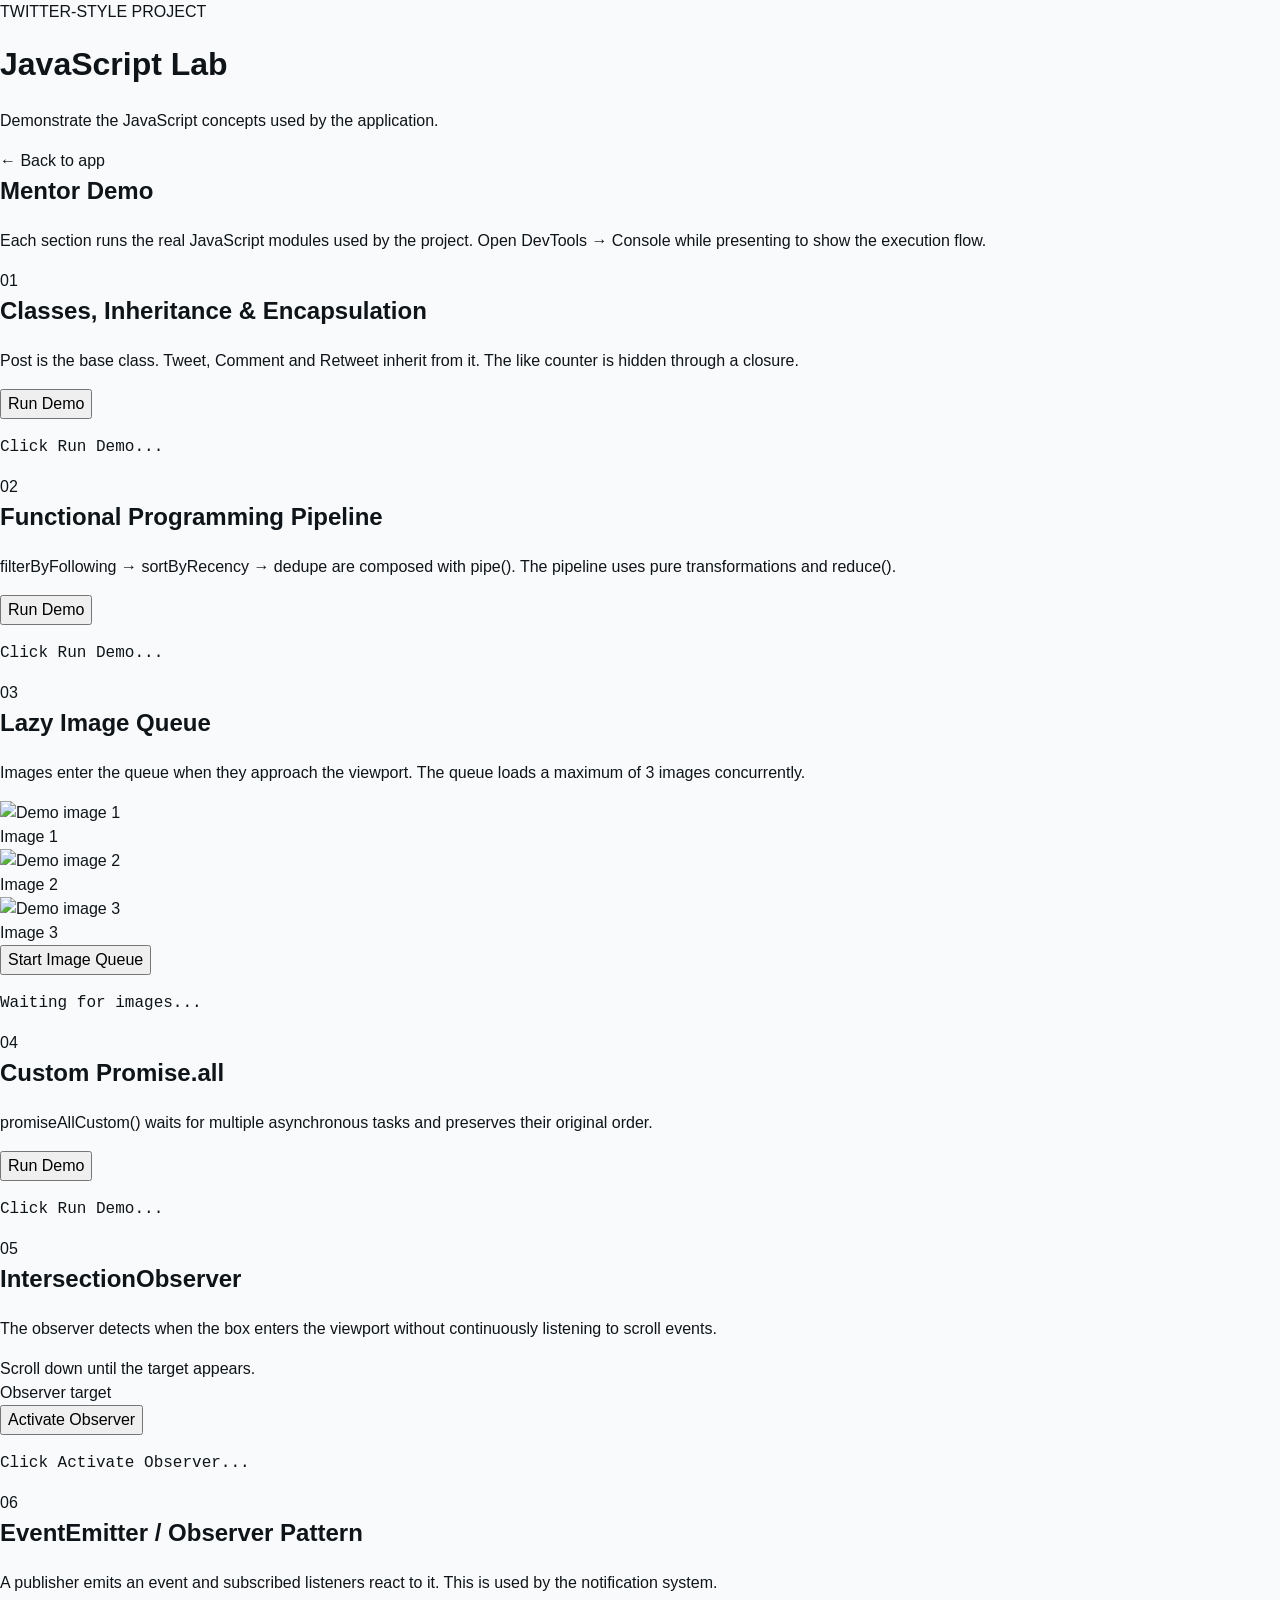
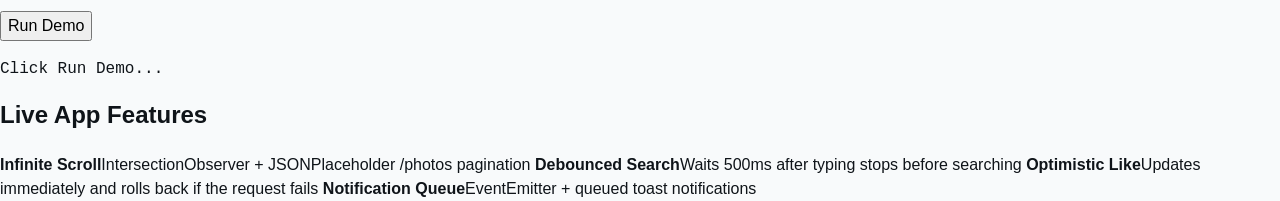
==== javascript-demo.html @ 49e5edd1 "Add files via upload" ====
<!DOCTYPE html>
<html lang="en">
<head>
<meta charset="UTF-8">
<meta name="viewport" content="width=device-width, initial-scale=1.0">
<title>JavaScript Lab | Twitter Tweet Detail</title>
<link rel="stylesheet" href="css/base.css">
<link rel="stylesheet" href="css/javascript-demo.css">
</head>
<body>
<header class="demo-header">
  <div>
    <p class="eyebrow">TWITTER-STYLE PROJECT</p>
    <h1>JavaScript Lab</h1>
    <p class="subtitle">Demonstrate the JavaScript concepts used by the application.</p>
  </div>
  <a class="back-to-app" href="index.html">← Back to app</a>
</header>

<main class="demo-container">
  <section class="intro-card">
    <h2>Mentor Demo</h2>
    <p>Each section runs the real JavaScript modules used by the project. Open DevTools → Console while presenting to show the execution flow.</p>
  </section>

  <section class="demo-grid">
    <article class="demo-card">
      <div class="demo-number">01</div>
      <h2>Classes, Inheritance &amp; Encapsulation</h2>
      <p>Post is the base class. Tweet, Comment and Retweet inherit from it. The like counter is hidden through a closure.</p>
      <button type="button" id="run-oop">Run Demo</button>
      <pre id="oop-output" class="demo-output">Click Run Demo...</pre>
    </article>

    <article class="demo-card">
      <div class="demo-number">02</div>
      <h2>Functional Programming Pipeline</h2>
      <p>filterByFollowing → sortByRecency → dedupe are composed with pipe(). The pipeline uses pure transformations and reduce().</p>
      <button type="button" id="run-pipeline">Run Demo</button>
      <pre id="pipeline-output" class="demo-output">Click Run Demo...</pre>
    </article>

    <article class="demo-card">
      <div class="demo-number">03</div>
      <h2>Lazy Image Queue</h2>
      <p>Images enter the queue when they approach the viewport. The queue loads a maximum of 3 images concurrently.</p>
      <div id="image-demo-list" class="image-demo-list">
        <div class="demo-image-card"><img class="lazy-image demo-lazy-image" data-src="https://picsum.photos/seed/js1/600/350" alt="Demo image 1"><span>Image 1</span></div>
        <div class="demo-image-card"><img class="lazy-image demo-lazy-image" data-src="https://picsum.photos/seed/js2/600/350" alt="Demo image 2"><span>Image 2</span></div>
        <div class="demo-image-card"><img class="lazy-image demo-lazy-image" data-src="https://picsum.photos/seed/js3/600/350" alt="Demo image 3"><span>Image 3</span></div>
      </div>
      <button type="button" id="run-image-queue">Start Image Queue</button>
      <pre id="image-output" class="demo-output">Waiting for images...</pre>
    </article>

    <article class="demo-card">
      <div class="demo-number">04</div>
      <h2>Custom Promise.all</h2>
      <p>promiseAllCustom() waits for multiple asynchronous tasks and preserves their original order.</p>
      <button type="button" id="run-promise">Run Demo</button>
      <pre id="promise-output" class="demo-output">Click Run Demo...</pre>
    </article>

    <article class="demo-card">
      <div class="demo-number">05</div>
      <h2>IntersectionObserver</h2>
      <p>The observer detects when the box enters the viewport without continuously listening to scroll events.</p>
      <div id="observer-spacer" class="observer-spacer">Scroll down until the target appears.</div>
      <div id="observer-target" class="observer-target">Observer target</div>
      <button type="button" id="run-observer">Activate Observer</button>
      <pre id="observer-output" class="demo-output">Click Activate Observer...</pre>
    </article>

    <article class="demo-card">
      <div class="demo-number">06</div>
      <h2>EventEmitter / Observer Pattern</h2>
      <p>A publisher emits an event and subscribed listeners react to it. This is used by the notification system.</p>
      <button type="button" id="run-events">Run Demo</button>
      <pre id="event-output" class="demo-output">Click Run Demo...</pre>
    </article>
  </section>

  <section class="app-features-card">
    <h2>Live App Features</h2>
    <div class="feature-list">
      <a href="index.html#feed-title"><strong>Infinite Scroll</strong><span>IntersectionObserver + JSONPlaceholder /photos pagination</span></a>
      <a href="index.html#search-input"><strong>Debounced Search</strong><span>Waits 500ms after typing stops before searching</span></a>
      <a href="index.html#like-count"><strong>Optimistic Like</strong><span>Updates immediately and rolls back if the request fails</span></a>
      <a href="index.html#notification-region"><strong>Notification Queue</strong><span>EventEmitter + queued toast notifications</span></a>
    </div>
  </section>
</main>

<script type="module" src="javascript/demos/javascript-demo.js"></script>
</body>
</html>
---- css/base.css ----
/* ========================================
   Global Base Styles
   ======================================== */

*,
*::before,
*::after {
    box-sizing: border-box;
}


/* ========================================
   Root Document
   ======================================== */

html {
    font-size: 16px;
    scroll-behavior: smooth;
}


/* ========================================
   Body Defaults
   ======================================== */

body {
    margin: 0;
    min-width: 320px;

    font-family:
        -apple-system,
        BlinkMacSystemFont,
        "Segoe UI",
        Roboto,
        Helvetica,
        Arial,
        sans-serif;

    line-height: 1.5;

    background: #f8fafb;
    color: #0f1419;

    -webkit-font-smoothing: antialiased;
    text-rendering: optimizeLegibility;
}


/* ========================================
   Typography
   ======================================== */

h1,
h2,
h3,
h4,
p {
    margin-top: 0;
}


/* ========================================
   Links
   ======================================== */

a {
    color: inherit;
    text-decoration: none;
}


/* ========================================
   Buttons and Form Controls
   ======================================== */

button,
input,
textarea {
    font: inherit;
}

button {
    cursor: pointer;
}

button:disabled {
    cursor: not-allowed;
}


/* ========================================
   Focus Accessibility
   ======================================== */

:focus-visible {
    outline: 2px solid #1d9bf0;
    outline-offset: 3px;
}


/* ========================================
   Images
   ======================================== */

img {
    display: block;
    max-width: 100%;
}


/* ========================================
   Shared Utilities
   ======================================== */

.sr-only {
    position: absolute;
    width: 1px;
    height: 1px;
    padding: 0;
    margin: -1px;
    overflow: hidden;
    clip: rect(0, 0, 0, 0);
    white-space: nowrap;
    border: 0;
}


[hidden] {
    display: none !important;
}


/* ========================================
   Prevent Content Overflow
   ======================================== */

p,
span,
strong,
a,
button,
input,
textarea {
    overflow-wrap: anywhere;
}

input,
textarea {
    min-width: 0;
}


/* ========================================
   Touch / Interaction
   ======================================== */

a,
button,
input,
textarea {
    -webkit-tap-highlight-color: transparent;
}


/* ========================================
   Selection
   ======================================== */

::selection {
    background: #cfe9fb;
    color: #0f1419;
}
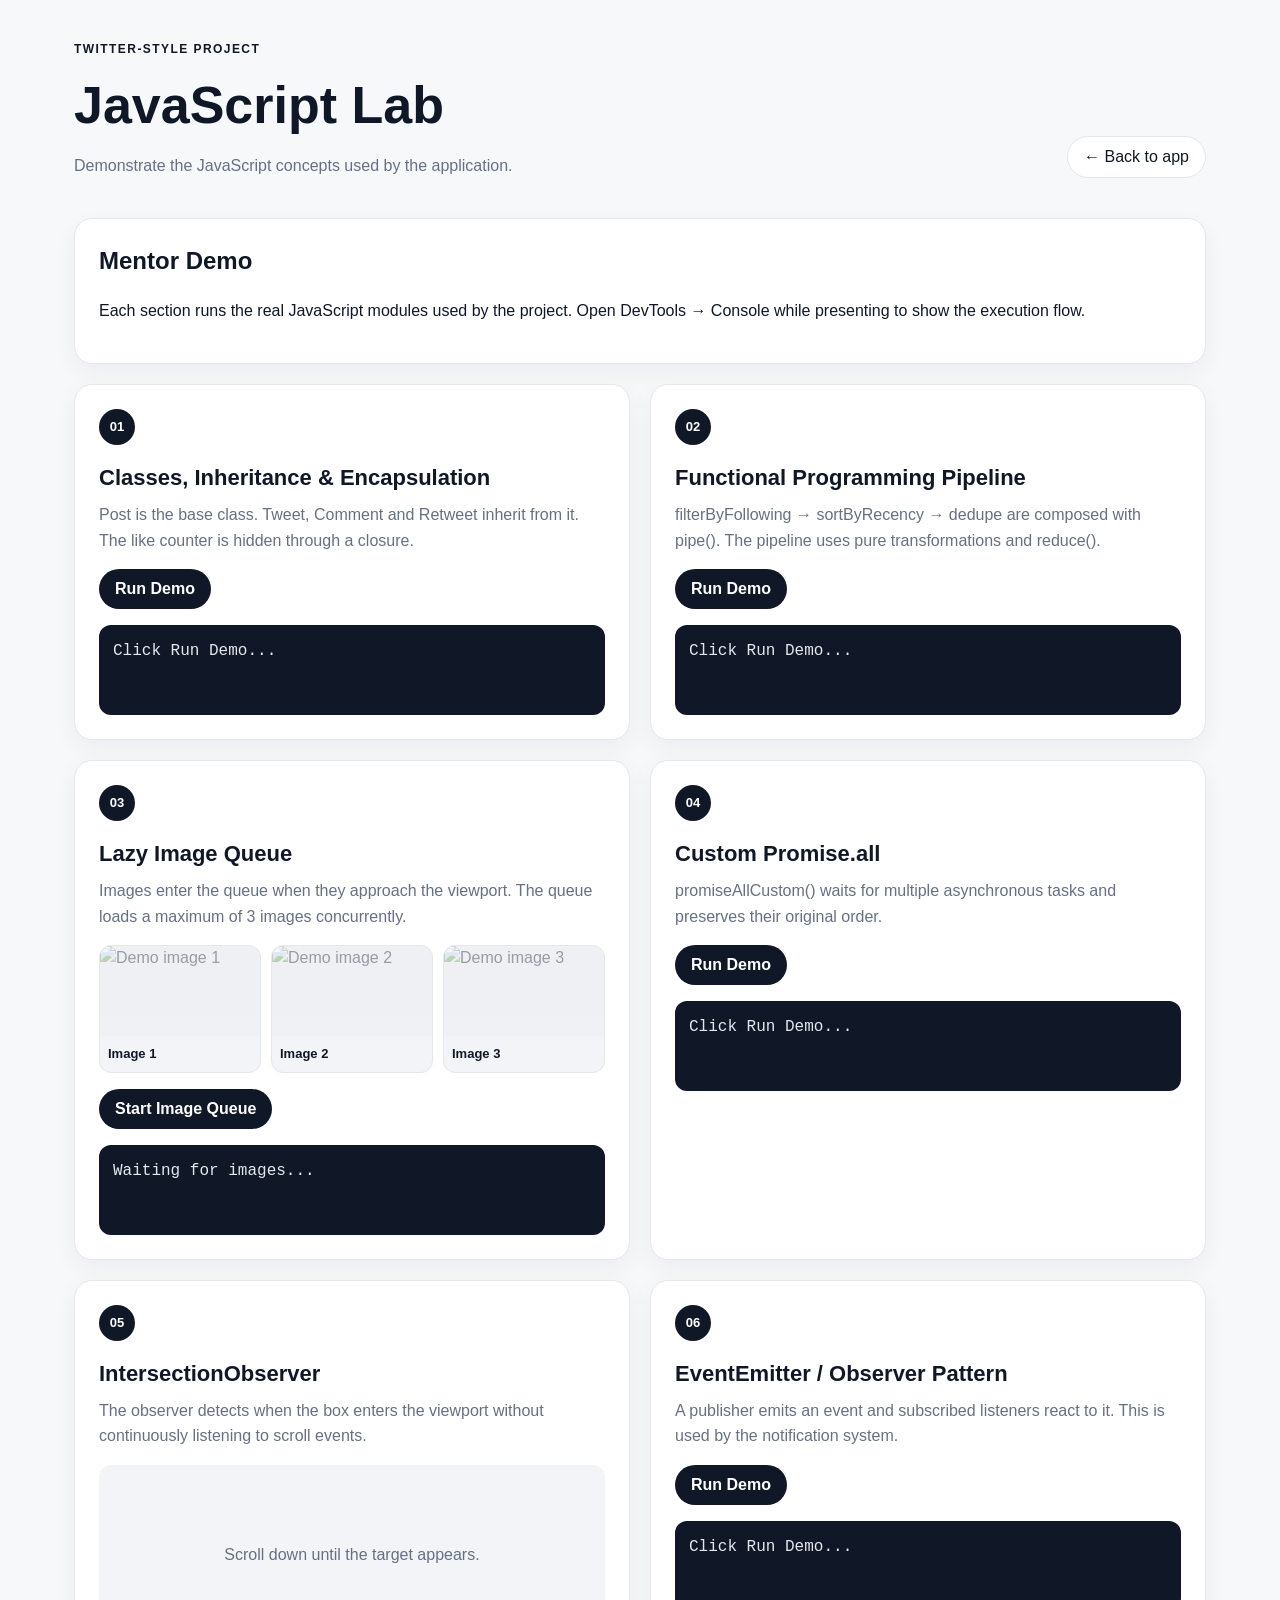
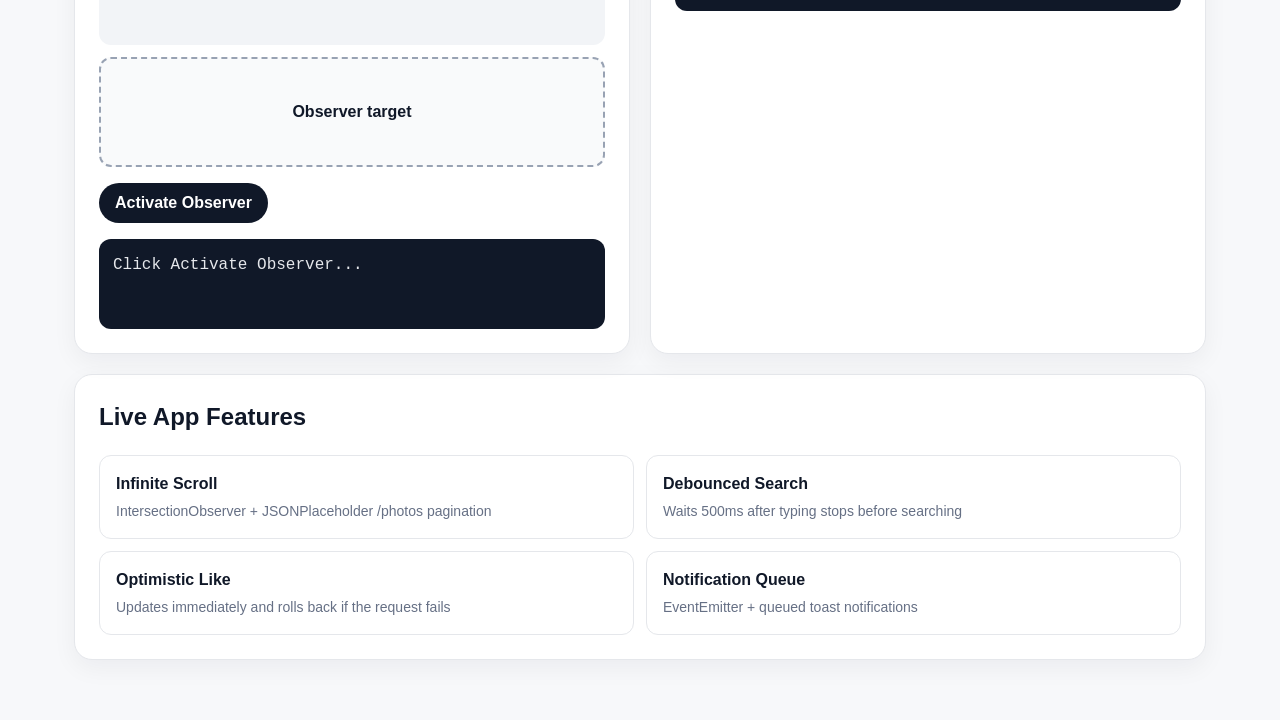
==== commit ad3bf734: "feat: finalize twitter frontend" ====
--- a/javascript-demo.html
+++ b/javascript-demo.html
@@ -91,6 +91,6 @@
   </section>
 </main>
 
-<script type="module" src="javascript/demos/javascript-demo.js"></script>
+<script type="module" src="javascript/demo/javascript-demo.js"></script>
 </body>
 </html>
--- a/css/javascript-demo.css
+++ b/css/javascript-demo.css
@@ -0,0 +1,82 @@
+/* JavaScript Lab */
+:root {
+  --demo-border: #e5e7eb;
+  --demo-muted: #667085;
+  --demo-surface: #ffffff;
+  --demo-background: #f7f8fa;
+  --demo-text: #101828;
+}
+body {
+  margin: 0;
+  background: var(--demo-background);
+  color: var(--demo-text);
+  font-family: Arial, Helvetica, sans-serif;
+}
+.demo-header {
+  max-width: 1180px;
+  margin: 0 auto;
+  padding: 40px 24px 20px;
+  display: flex;
+  justify-content: space-between;
+  gap: 24px;
+  align-items: flex-end;
+}
+.eyebrow { margin: 0 0 8px; font-size: 12px; font-weight: 700; letter-spacing: .12em; }
+.demo-header h1 { margin: 0; font-size: clamp(32px, 5vw, 52px); }
+.subtitle { margin: 10px 0 0; color: var(--demo-muted); }
+.back-to-app {
+  display: inline-flex; align-items: center; min-height: 42px; padding: 0 16px;
+  border: 1px solid var(--demo-border); border-radius: 999px;
+  background: var(--demo-surface); color: inherit; text-decoration: none; white-space: nowrap;
+}
+.demo-container { max-width: 1180px; margin: 0 auto; padding: 20px 24px 60px; }
+.intro-card, .demo-card, .app-features-card {
+  border: 1px solid var(--demo-border); border-radius: 18px;
+  background: var(--demo-surface); box-shadow: 0 8px 24px rgba(16,24,40,.05);
+}
+.intro-card { padding: 24px; margin-bottom: 20px; }
+.intro-card h2 { margin-top: 0; }
+.demo-grid { display: grid; grid-template-columns: repeat(2,minmax(0,1fr)); gap: 20px; }
+.demo-card { position: relative; padding: 24px; overflow: hidden; }
+.demo-number {
+  width: 36px; height: 36px; display: grid; place-items: center;
+  border-radius: 50%; background: #101828; color: white; font-size: 13px; font-weight: 700;
+}
+.demo-card h2 { margin: 16px 0 8px; font-size: 22px; }
+.demo-card p { color: var(--demo-muted); line-height: 1.6; }
+.demo-card button {
+  min-height: 40px; padding: 0 16px; border: 0; border-radius: 999px;
+  background: #101828; color: white; cursor: pointer; font-weight: 700;
+}
+.demo-output {
+  min-height: 90px; margin: 16px 0 0; padding: 14px; border-radius: 12px;
+  background: #101828; color: #e5e7eb; white-space: pre-wrap; overflow-x: auto; line-height: 1.5;
+}
+.image-demo-list { display: grid; grid-template-columns: repeat(3,1fr); gap: 10px; margin: 16px 0; }
+.demo-image-card { overflow: hidden; border: 1px solid var(--demo-border); border-radius: 12px; background: #f2f4f7; }
+.demo-image-card img { display: block; width: 100%; aspect-ratio: 16/9; object-fit: cover; background: #eaecf0; }
+.demo-image-card span { display: block; padding: 8px; font-size: 13px; font-weight: 700; }
+.demo-lazy-image.is-loading { opacity: .5; }
+.demo-lazy-image.is-loaded { opacity: 1; transition: opacity .2s ease; }
+.demo-lazy-image.is-error { opacity: .4; }
+.observer-spacer {
+  min-height: 180px; display: grid; place-items: center; margin: 16px 0 0;
+  border-radius: 12px; background: #f2f4f7; color: var(--demo-muted); text-align: center;
+}
+.observer-target {
+  min-height: 110px; margin: 12px 0 16px; display: grid; place-items: center;
+  border: 2px dashed #98a2b3; border-radius: 12px; background: #f9fafb; font-weight: 700;
+}
+.observer-target.is-visible { border-style: solid; }
+.app-features-card { margin-top: 20px; padding: 24px; }
+.feature-list { display: grid; grid-template-columns: repeat(2,1fr); gap: 12px; }
+.feature-list a {
+  display: block; padding: 16px; border: 1px solid var(--demo-border);
+  border-radius: 12px; color: inherit; text-decoration: none;
+}
+.feature-list strong, .feature-list span { display: block; }
+.feature-list span { margin-top: 5px; color: var(--demo-muted); font-size: 14px; }
+@media (max-width: 760px) {
+  .demo-header { align-items: flex-start; flex-direction: column; }
+  .demo-grid, .feature-list, .image-demo-list { grid-template-columns: 1fr; }
+}
